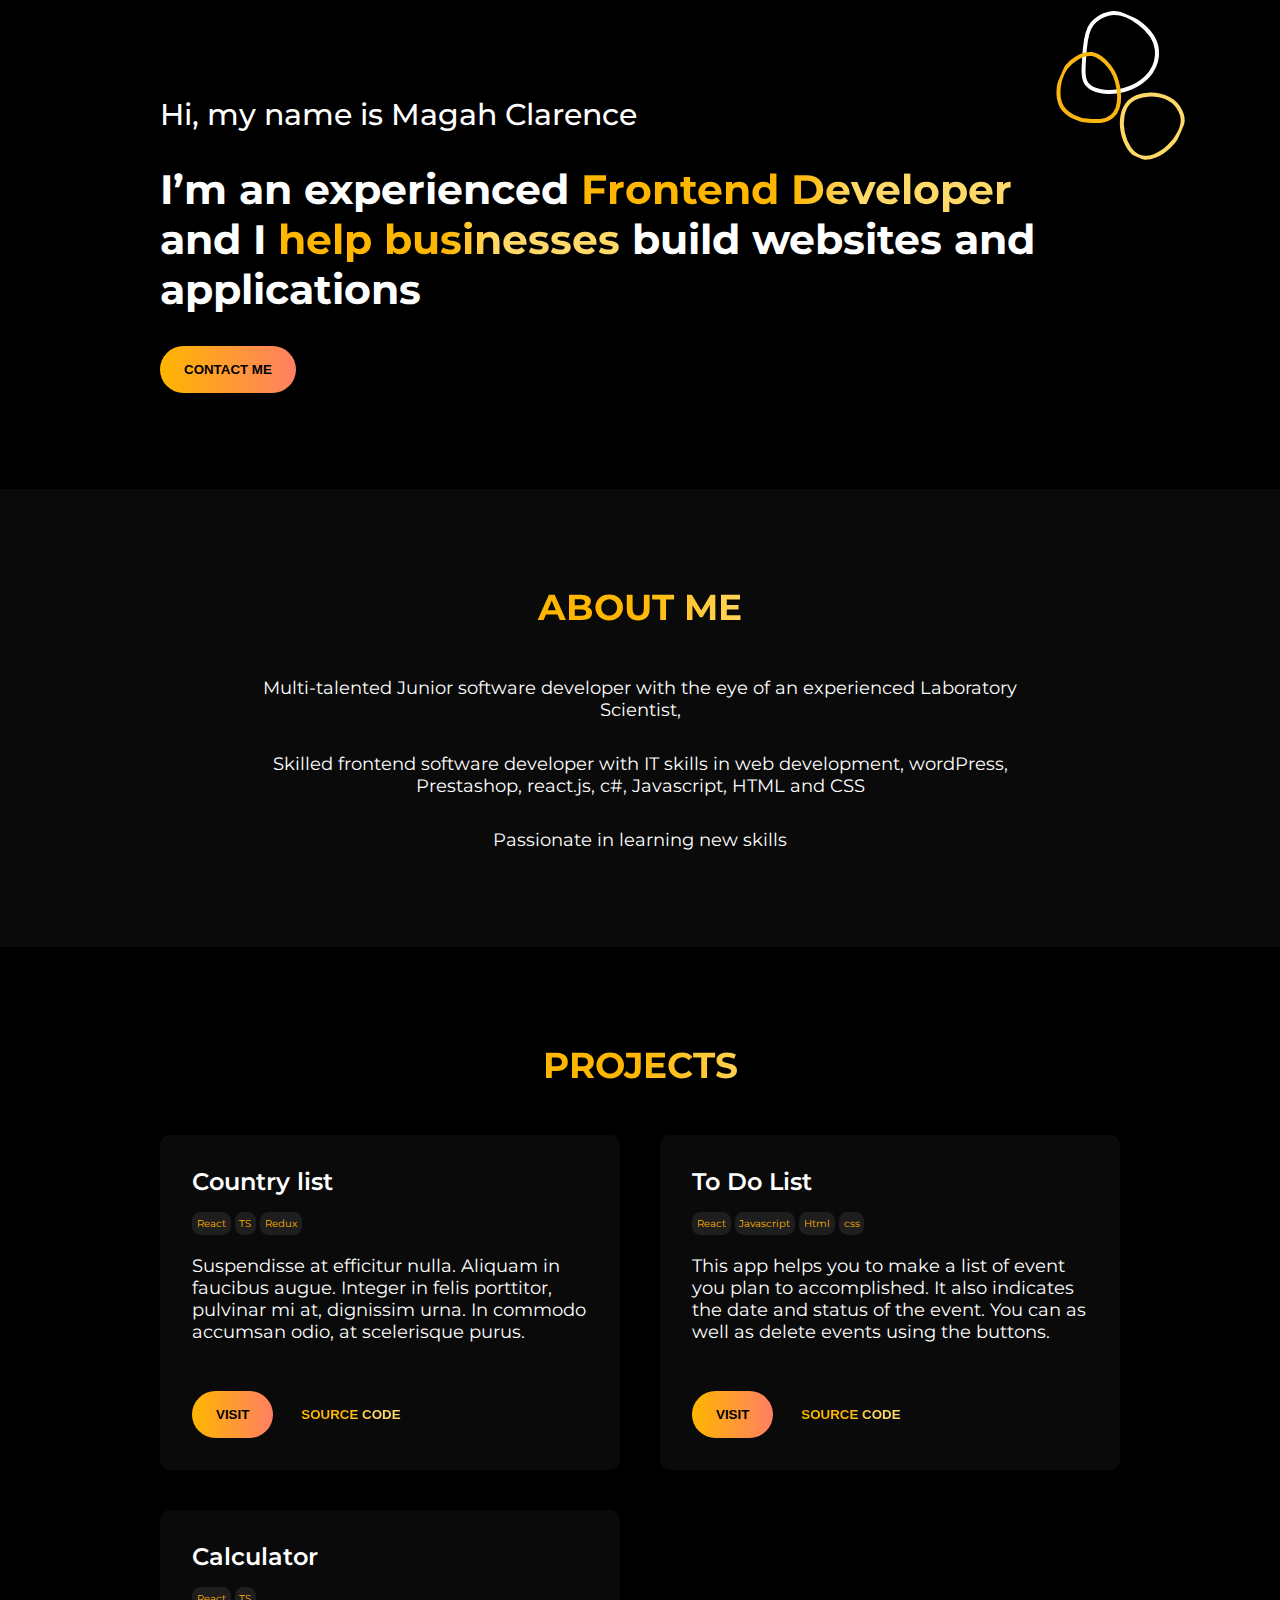
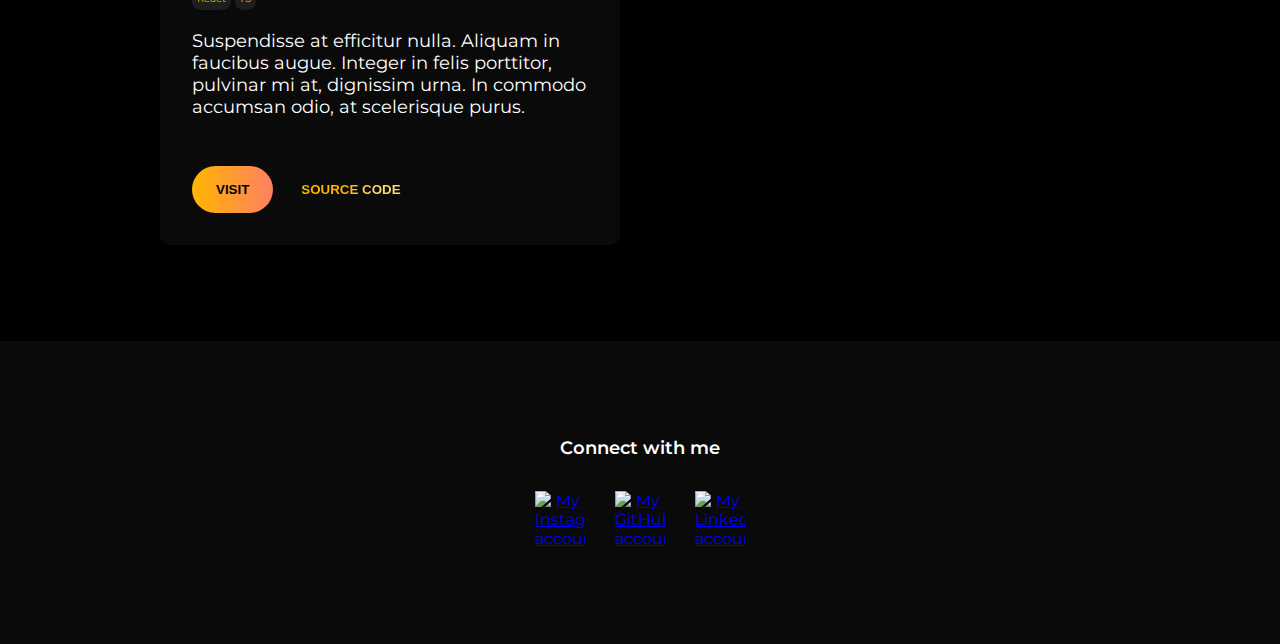
==== portfolio.html @ 29e19aec "Add files via upload" ====
<!DOCTYPE html>
<html lang="en">
  <head>
    <meta charset="UTF-8" />
    <meta http-equiv="X-UA-Compatible" content="IE=edge" />
    <meta name="viewport" content="width=device-width, initial-scale=1.0" />
    <link href="portfolio.css" rel="stylesheet" />
    <link rel="preconnect" href="https://fonts.googleapis.com" />
    <link rel="preconnect" href="https://fonts.gstatic.com" crossorigin />
    <link
      href="https://fonts.googleapis.com/css2?family=Montserrat:wght@400;500;700;900&display=swap"
      rel="stylesheet"
    />
    <title>Portfolio - Clarence</title>
  </head>
  <body>
    <header class="container-full">
      <h1 class="title">
        <span class="name mb-2">Hi, my name is Magah Clarence</span>
        <span class="mb-2">
          I’m an experienced
          <mark class="primary-gradient">Frontend Developer</mark> <br />
          and I <mark class="primary-gradient">help businesses</mark> build
          websites and applications
        </span>
      </h1>
      <button class="btn btn-primary">contact me</button>
      <svg
        width="173"
        height="169"
        viewBox="0 0 173 169"
        fill="none"
        xmlns="http://www.w3.org/2000/svg"
      >
        <g clip-path="url(#clip0_27_3)">
          <path
            d="M108.13 71.9678C94.0525 93.0705 55.5222 98.2166 43.8255 83.9831C39.4053 78.5963 40.1906 68.961 41.7785 49.6757C43.2292 32.0322 46.6848 26.693 49.1103 23.7792C53.2743 18.8467 58.8989 15.3655 65.1655 13.8201C79.2809 10.4986 91.0189 19.1819 96.0002 22.8677C100.707 26.3459 112.369 34.9743 113.886 49.7293C115.04 61.0126 109.628 69.7124 108.13 71.9678V71.9678Z"
            stroke="white"
            stroke-width="4"
            stroke-miterlimit="10"
          />
          <path
            d="M73.9647 81.6592C74.7219 84.4514 80.7888 106.715 68.7955 116.515C62.1224 122.005 52.6708 121.306 45.6345 120.828C40.478 120.579 35.4311 119.262 30.8159 116.95C27.9886 115.514 22.6651 112.795 19.0348 107.066C14.4913 99.9245 15.2187 92.3852 15.6676 87.8073C15.9973 84.3709 17.4291 71.6907 28.0259 62.3572C31.1379 59.6198 39.1306 52.5923 48.9945 54.099C54.9688 55.0119 58.8765 58.6738 62.2947 61.8583C67.9163 67.2802 71.9482 74.1225 73.9647 81.6592V81.6592Z"
            stroke="#FAB513"
            stroke-width="4"
            stroke-miterlimit="10"
          />
          <path
            d="M139.53 117.718C142.189 135.907 114.962 163.203 96.8727 156.923C79.9364 151.045 71.7374 115.979 86.5757 101.636C96.9917 91.5727 115.227 95.1979 116.219 95.4077C119.782 96.169 127.253 97.8638 133.127 104.489C136.452 108.218 138.67 112.793 139.53 117.718V117.718Z"
            stroke="#FFD967"
            stroke-width="4"
            stroke-miterlimit="10"
          />
        </g>
        <defs>
          <clipPath id="clip0_27_3">
            <rect
              width="132.818"
              height="126.493"
              fill="white"
              transform="translate(121.844 168.907) rotate(-156.545)"
            />
          </clipPath>
        </defs>
      </svg>
    </header>
    <main>
      <section class="with-bg">
        <div class="about-me container-center">
          <h2 class="primary-gradient uppercase mb-3">About me</h2>
          <p class="mb-2">
            Multi-talented Junior software developer with the eye of an experienced Laboratory Scientist,
          </p>
          <p class="mb-2">
            Skilled frontend software developer with IT skills in web development, wordPress, Prestashop,
			react.js, c#, Javascript, HTML and CSS
          </p>
          <p>Passionate in learning new skills</p>
        </div>
      </section>
      <section class="container-full projects-section">
        <h2 class="primary-gradient uppercase mb-3">projects</h2>
        <div class="projects">
          <div class="project">
            <h3 class="title">Country list</h3>
            <div class="skills">
              <span>React</span>
              <span>TS</span>
              <span>Redux</span>
            </div>
            <p class="description">
              Suspendisse at efficitur nulla. Aliquam in faucibus augue. Integer
              in felis porttitor, pulvinar mi at, dignissim urna. In commodo
              accumsan odio, at scelerisque purus.
            </p>
            <div class="actions">
              <button class="btn btn-primary">Visit</button>
              <button class="btn btn-secondary">Source code</button>
            </div>
          </div>
          <div class="project">
            <h3 class="title">To Do List</h3>
            <div class="skills">
              <span>React</span>
              <span>Javascript</span>
              <span>Html</span>
              <span>css</span>
            </div>
            <p class="description">
              This app helps you to make a list of event you plan to accomplished. It also
              indicates the date and status of the event. You can as well as delete events 
			  using the buttons.
            </p>
            <div class="actions">
              <button class="btn btn-primary">Visit</button>
              <button class="btn btn-secondary">Source code</button>
            </div>
          </div>
          <div class="project">
            <h3 class="title">Calculator</h3>
            <div class="skills">
              <span>React</span>
              <span>TS</span>
            </div>
            <p class="description">
              Suspendisse at efficitur nulla. Aliquam in faucibus augue. Integer
              in felis porttitor, pulvinar mi at, dignissim urna. In commodo
              accumsan odio, at scelerisque purus.
            </p>
            <div class="actions">
              <button class="btn btn-primary">Visit</button>
              <button class="btn btn-secondary">Source code</button>
            </div>
          </div>
        </div>
      </section>
    </main>
    <footer class="with-bg">
      <p>Connect with me</p>
      <ul>
        <li>
          <a href="https://www.instagram.com/clarence_khalifa">
            <img src="https://png.pngtree.com/png-vector/20221018/ourmid/pngtree-instagram-icon-png-image_6315974.png" alt="My Instagram account" />
          </a>
        </li>
        <li>
          <a href="https://github.com/clarence-debug">
            <img src="https://img.icons8.com/nolan/512/github.png" alt="My GitHub account" />
          </a>
        </li>
        <li>
          <a href="https://www.linkedin.com/in/clarence-abwendo-magah">
            <img src="https://cdn-icons-png.flaticon.com/512/174/174857.png" alt="My LinkedIn account" />
          </a>
        </li>
      </ul>
    </footer>
  </body>
</html>
---- portfolio.css ----
html {
  box-sizing: border-box;
  font-size: 16px;
}

*,
*:before,
*:after {
  box-sizing: inherit;
}

body,
h1,
h2,
h3,
h4,
h5,
h6,
p,
ol,
ul {
  margin: 0;
  padding: 0;
  font-weight: normal;
}

ol,
ul {
  list-style: none;
}

img {
  max-width: 100%;
  height: auto;
}
:root {
  --primary-color: #ffb600;
  --primary-light-color: #ffd967;
  --accent-color: #ff7f63;
  --black: #000;
  --white: #fff;
  --background-color: #0a0a0a;
}
body {
  font-family: 'Montserrat', sans-serif;
  background-color: var(--black);
  color: var(--white);
  max-width: 2500px;
  margin: 0 auto;
}
p {
  font-size: 18px;
  line-height: 22px;
}

h1 {
  font-size: calc(35px + 10 * (100vw - 360px) / 1560);
  font-weight: 700;
}

h2 {
  font-size: calc(30px + 10 * (100vw - 360px) / 1560);
  font-weight: 700;
}

h3 {
  font-size: calc(23px + 2 * (100vw - 360px) / 1560);
  font-weight: 600;
}

header {
  display: flex;
  flex-direction: column;
  align-items: start;
  position: relative;
}

header span {
  display: block;
}

header .title .name {
  font-weight: 500;
  font-size: calc(18px + 20 * (100vw - 360px) / 1560);
}

header svg {
  position: absolute;
  top: 0;
  right: 0;
  z-index: -1;
}

.projects-section {
  text-align: center;
}

.about-me {
  text-align: center;
}

.projects {
  display: grid;
  grid-template-columns: repeat(auto-fit, minmax(350px, 1fr));
  grid-gap: 40px;
  align-items: start;
}

.project {
  text-align: start;
  background: var(--background-color);
  border-radius: 10px;
  padding: 2rem;
}
.project .title {
  margin-bottom: 1rem;
}
.project .description {
  margin-top: 1.5rem;
}
.skills span {
  background: #1e1e1e;
  border-radius: 8.5px;
  color: var(--primary-color);
  font-size: 10px;
  padding: 0.3rem;
}
.actions {
  margin-top: 3rem;
}

/* Utility */
.container-full {
  width: 70%;
  max-width: 1500px;
  margin: 0 auto;
  padding: 6rem;
}
.container-center {
  width: 40%;
  margin: 0 auto;
  padding: 6rem;
}

.with-bg {
  background: var(--background-color);
}

.primary-gradient {
  background: linear-gradient(
    90.13deg,
    var(--primary-color) 49.01%,
    var(--primary-light-color) 63.71%
  );
  -webkit-background-clip: text;
  -webkit-text-fill-color: transparent;
  background-clip: text;
  text-fill-color: transparent;
}

.uppercase {
  text-transform: uppercase;
}
.mb-2 {
  margin-bottom: 2rem;
}
.mb-3 {
  margin-bottom: 3rem;
}

.btn {
  border-radius: 33.5px;
  padding: 1rem 1.5rem;
  border: 0;
  outline: none;
  font-weight: 900;
  text-transform: uppercase;
  cursor: pointer;
  transition: all 0.3s ease;
}
.btn-primary {
  background: linear-gradient(
    90deg,
    var(--primary-color) -0.13%,
    var(--accent-color) 100.17%
  );
  color: var(--black);
}
.btn-secondary {
  background: linear-gradient(
    90.13deg,
    var(--primary-color) 49.01%,
    var(--primary-light-color) 63.71%
  );
  -webkit-background-clip: text;
  -webkit-text-fill-color: transparent;
  background-clip: text;
  text-fill-color: transparent;
}

.btn:hover {
  transform: translateY(-2px);
}

footer {
  text-align: center;
  padding: 6rem;
}
footer p {
  margin-bottom: 2rem;
  font-weight: 600;
}
footer ul {
  display: flex;
  justify-content: center;
  gap: 30px;
}
footer ul li img {
  max-width: 50px;
}

@media (max-width: 1500px) {
  .container-full {
    width: 90%;
  }
  .container-center {
    width: 80%;
  }
}

@media (max-width: 515px) {
  header {
    text-align: center;
    width: 100%;
  }
  header .btn {
    margin: 0 auto;
  }
  .container-full {
    width: 100%;
    padding: 6rem 2rem;
  }
  .container-center {
    padding: 6rem 2rem;
    width: 100%;
  }
}
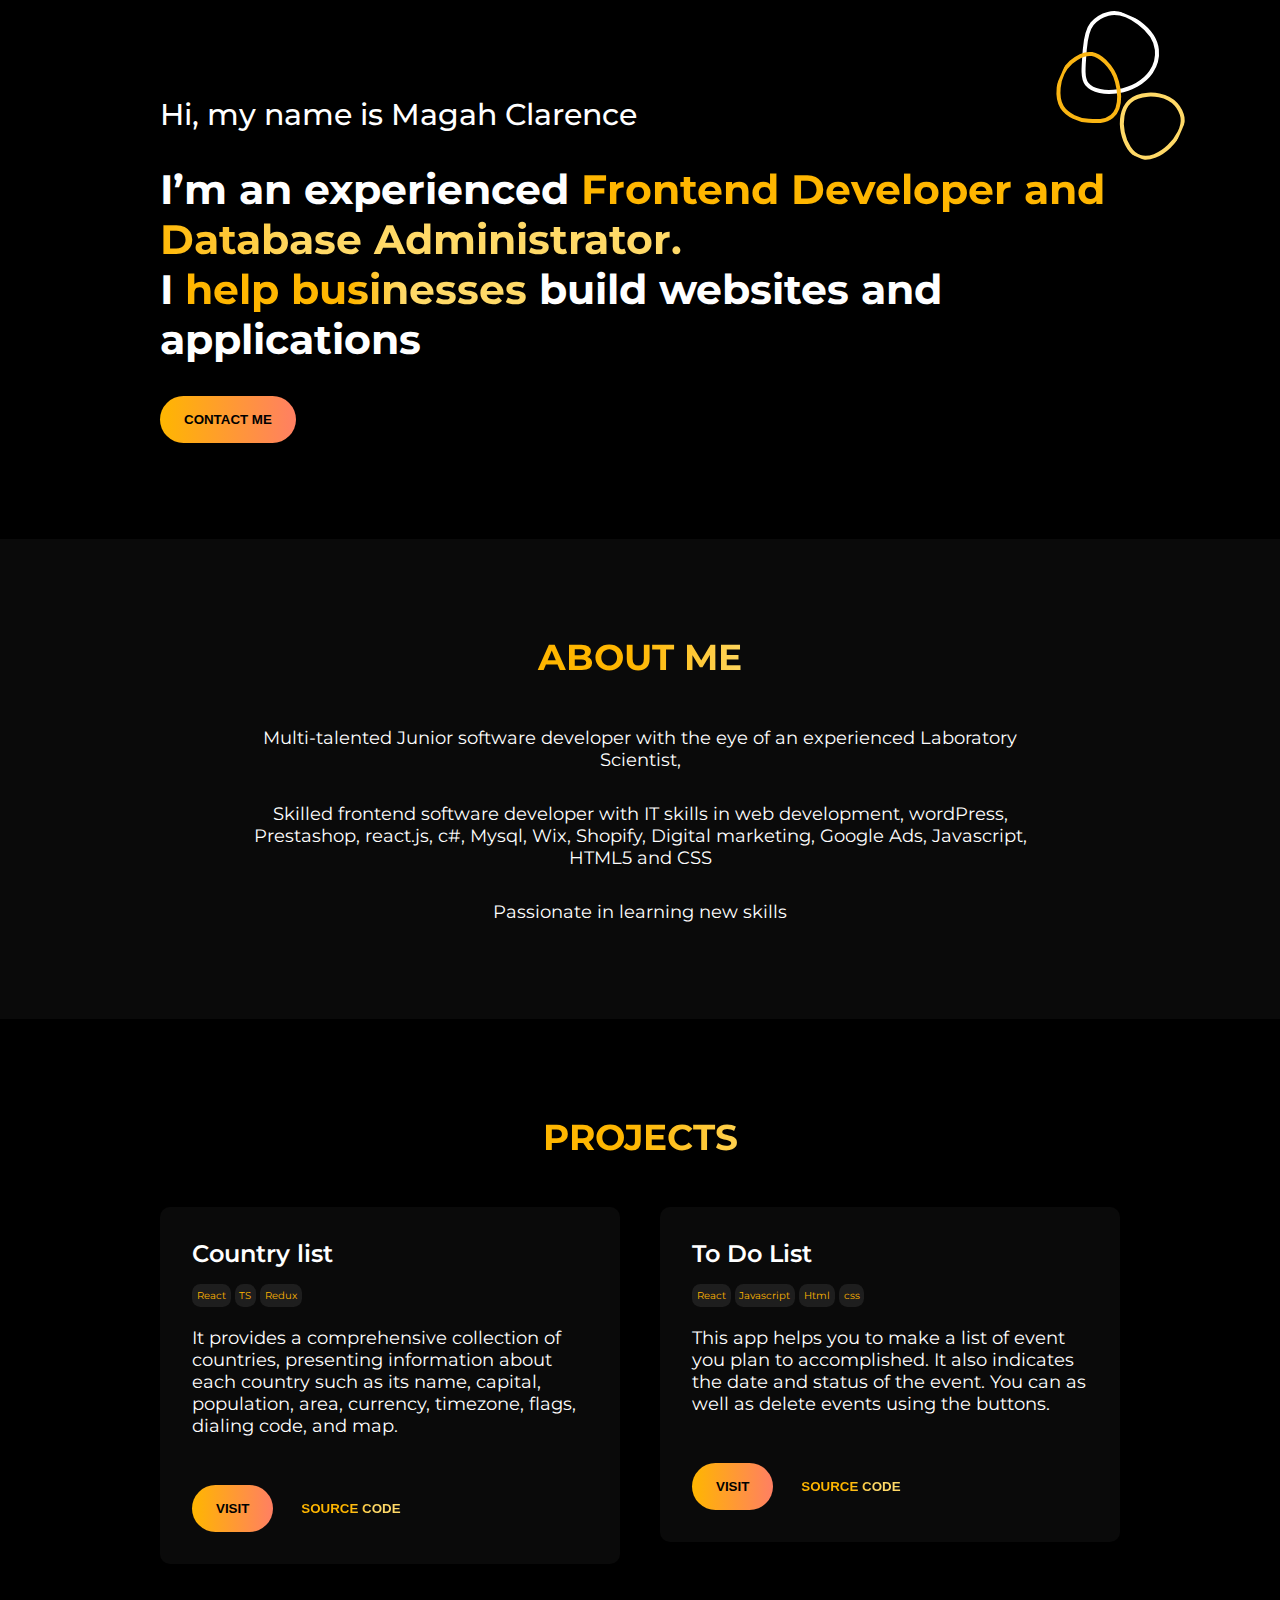
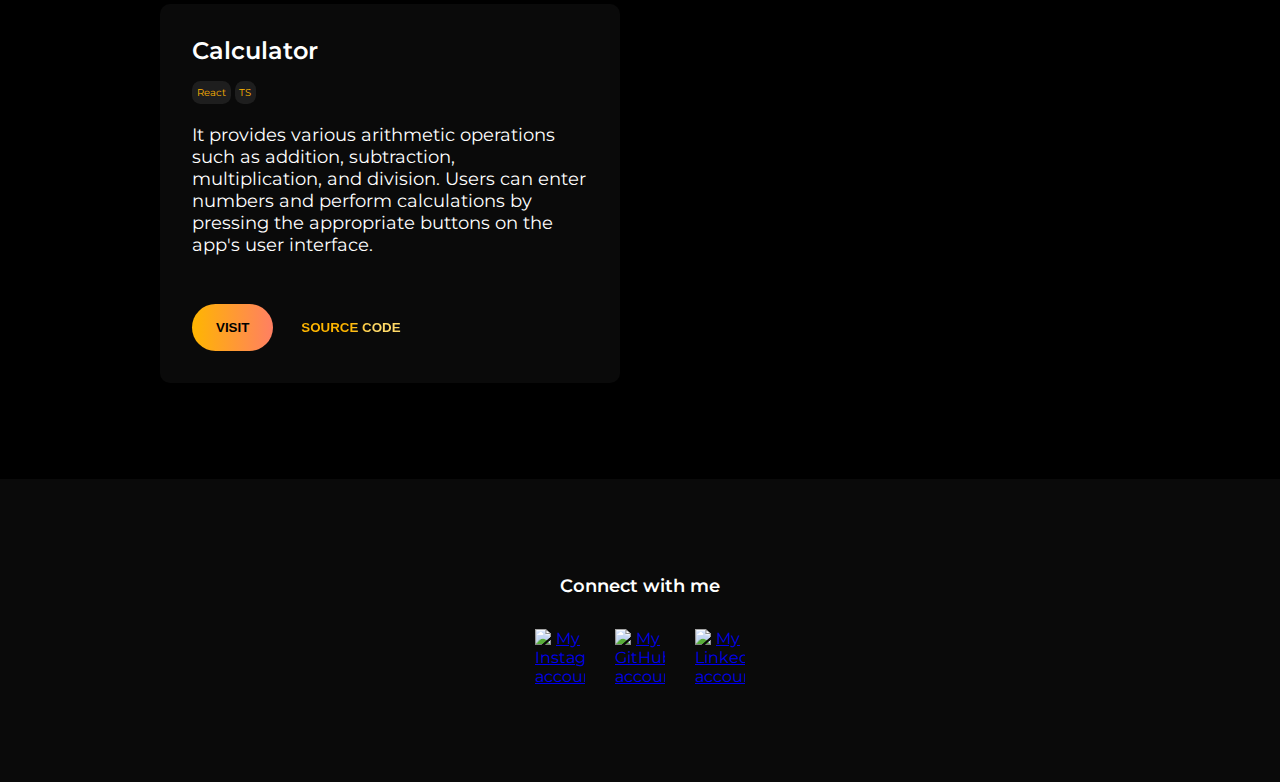
==== commit 4f0cda68: "Add files via upload" ====
--- a/portfolio.html
+++ b/portfolio.html
@@ -19,8 +19,8 @@
         <span class="name mb-2">Hi, my name is Magah Clarence</span>
         <span class="mb-2">
           I’m an experienced
-          <mark class="primary-gradient">Frontend Developer</mark> <br />
-          and I <mark class="primary-gradient">help businesses</mark> build
+          <mark class="primary-gradient">Frontend Developer and Database Administrator.</mark> <br />
+          I <mark class="primary-gradient">help businesses</mark> build
           websites and applications
         </span>
       </h1>
@@ -73,7 +73,7 @@
           </p>
           <p class="mb-2">
             Skilled frontend software developer with IT skills in web development, wordPress, Prestashop,
-			react.js, c#, Javascript, HTML and CSS
+			react.js, c#, Mysql, Wix, Shopify, Digital marketing, Google Ads, Javascript, HTML5 and CSS
           </p>
           <p>Passionate in learning new skills</p>
         </div>
@@ -89,9 +89,8 @@
               <span>Redux</span>
             </div>
             <p class="description">
-              Suspendisse at efficitur nulla. Aliquam in faucibus augue. Integer
-              in felis porttitor, pulvinar mi at, dignissim urna. In commodo
-              accumsan odio, at scelerisque purus.
+              It provides a comprehensive collection of countries, presenting information about each country
+			  such as its name, capital, population, area, currency, timezone, flags, dialing code, and map.
             </p>
             <div class="actions">
               <button class="btn btn-primary">Visit</button>
@@ -123,9 +122,9 @@
               <span>TS</span>
             </div>
             <p class="description">
-              Suspendisse at efficitur nulla. Aliquam in faucibus augue. Integer
-              in felis porttitor, pulvinar mi at, dignissim urna. In commodo
-              accumsan odio, at scelerisque purus.
+              It provides various arithmetic operations such as addition, 
+			  subtraction, multiplication, and division. Users can enter numbers and 
+			  perform calculations by pressing the appropriate buttons on the app's user interface.
             </p>
             <div class="actions">
               <button class="btn btn-primary">Visit</button>
